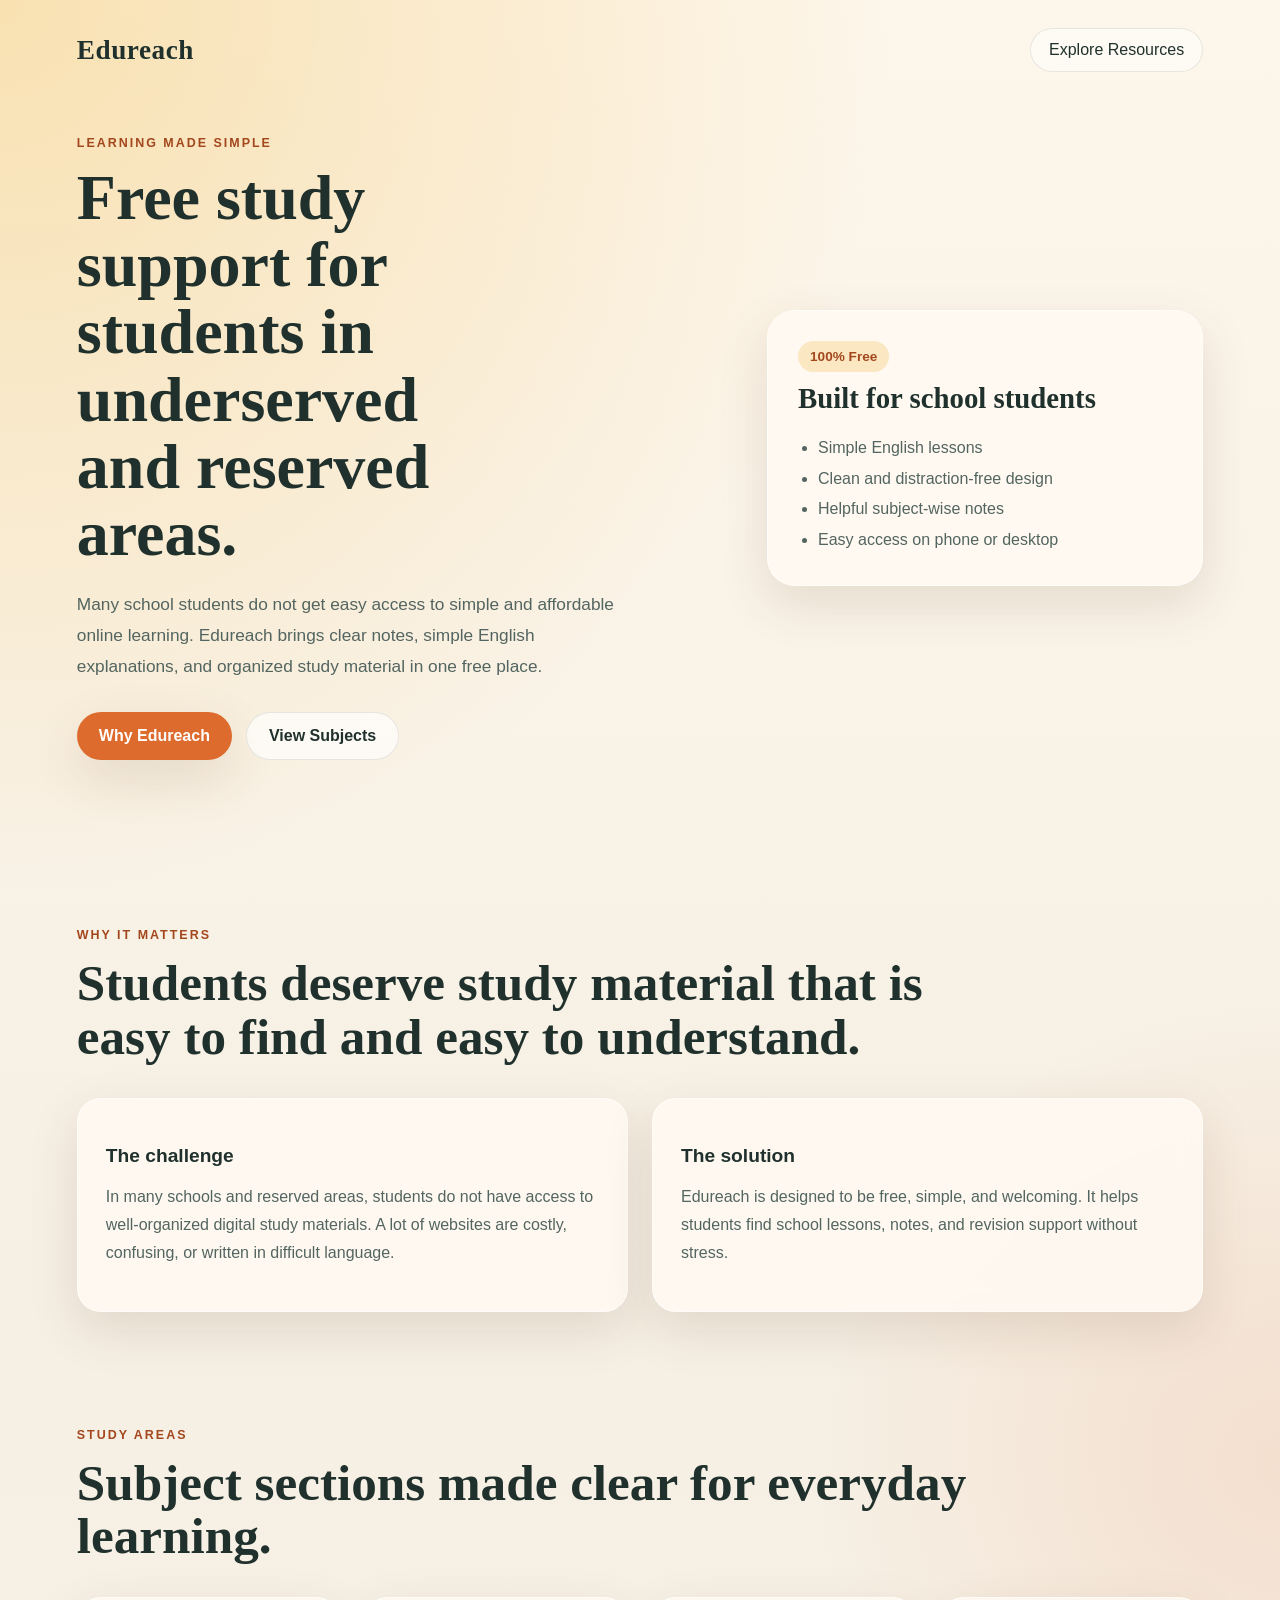
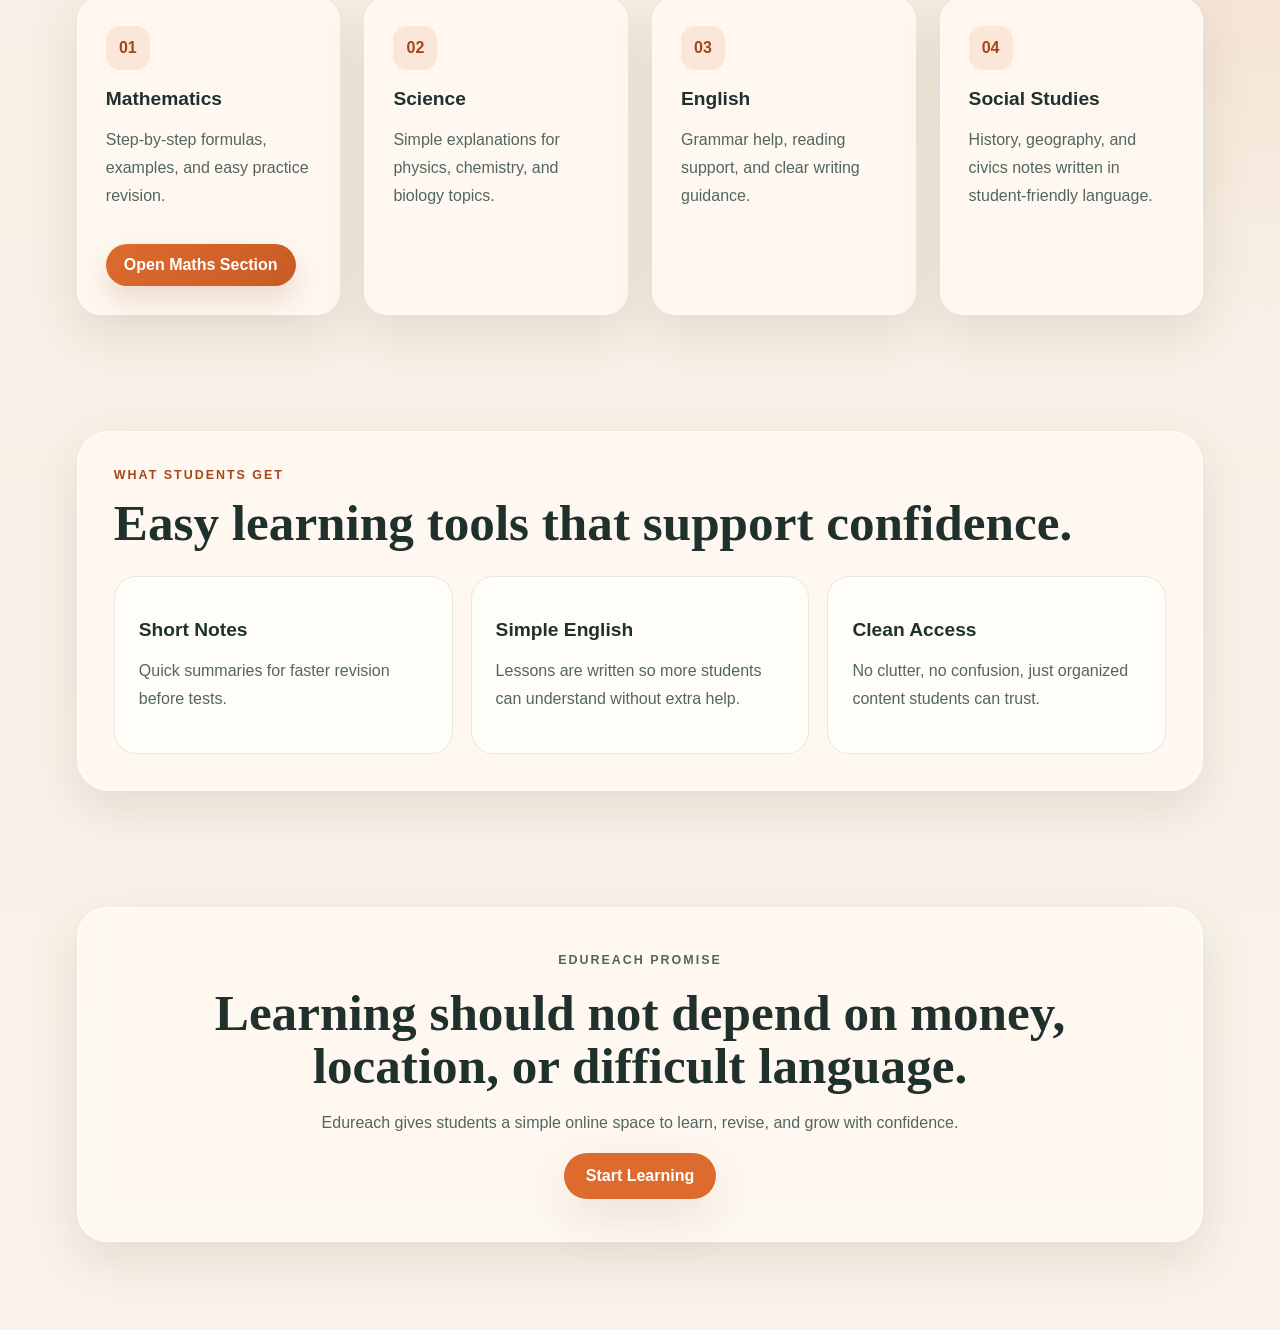
==== index.html @ 38f3bf74 "Add files via upload" ====
<!DOCTYPE html>
<html lang="en">
<head>
  <meta charset="UTF-8">
  <meta name="viewport" content="width=device-width, initial-scale=1.0">
  <title>Edureach | Free Study Resources for School Students</title>
  <link rel="stylesheet" href="styles.css">
  <link rel="mathematics_section" href="maths.html">  
</head>
<body id="top">
  <header class="hero">
    <nav class="topbar">
      <div class="brand">Edureach</div>
      <a class="nav-link" href="#resources">Explore Resources</a>
    </nav>

    <section class="hero-content">
      <div class="hero-text fade-up delay-1">
        <p class="eyebrow">Learning Made Simple</p>
        <h1>Free study support for students in underserved and reserved areas.</h1>
        <p class="lead">
          Many school students do not get easy access to simple and affordable online learning.
          Edureach brings clear notes, simple English explanations, and organized study material in one free place.
        </p>
        <div class="hero-actions">
          <a class="button primary" href="#about">Why Edureach</a>
          <a class="button secondary" href="#subjects">View Subjects</a>
        </div>
      </div>

      <div class="hero-card fade-up delay-2">
        <div class="card-badge">100% Free</div>
        <h2>Built for school students</h2>
        <ul>
          <li>Simple English lessons</li>
          <li>Clean and distraction-free design</li>
          <li>Helpful subject-wise notes</li>
          <li>Easy access on phone or desktop</li>
        </ul>
      </div>
    </section>
  </header>

  <main>
    <section class="problem section" id="about">
      <div class="section-heading fade-up delay-1">
        <p class="eyebrow">Why It Matters</p>
        <h2>Students deserve study material that is easy to find and easy to understand.</h2>
      </div>

      <div class="problem-grid">
        <article class="info-box fade-up delay-1">
          <h3>The challenge</h3>
          <p>
            In many schools and reserved areas, students do not have access to well-organized digital study materials.
            A lot of websites are costly, confusing, or written in difficult language.
          </p>
        </article>

        <article class="info-box fade-up delay-2">
          <h3>The solution</h3>
          <p>
            Edureach is designed to be free, simple, and welcoming. It helps students find school lessons,
            notes, and revision support without stress.
          </p>
        </article>
      </div>
    </section>

    <section class="subjects section" id="subjects">
      <div class="section-heading fade-up delay-1">
        <p class="eyebrow">Study Areas</p>
        <h2>Subject sections made clear for everyday learning.</h2>
      </div>

      <div class="subjects-grid">
        <article class="subject-card fade-up delay-1">
          <span>01</span>
          <h3>Mathematics</h3>
          <p>Step-by-step formulas, examples, and easy practice revision.</p>
          <button class="subject-link" onclick="window.location.href='maths.html'">Open Maths Section</button>
        </article>

        <article class="subject-card fade-up delay-2">
          <span>02</span>
          <h3>Science</h3>
          <p>Simple explanations for physics, chemistry, and biology topics.</p>
        </article>

        <article class="subject-card fade-up delay-3">
          <span>03</span>
          <h3>English</h3>
          <p>Grammar help, reading support, and clear writing guidance.</p>
        </article>

        <article class="subject-card fade-up delay-4">
          <span>04</span>
          <h3>Social Studies</h3>
          <p>History, geography, and civics notes written in student-friendly language.</p>
        </article>
      </div>
    </section>

    <section class="resources section" id="resources">
      <div class="resource-panel fade-up delay-1">
        <div>
          <p class="eyebrow">What Students Get</p>
          <h2>Easy learning tools that support confidence.</h2>
        </div>

        <div class="resource-list">
          <div class="resource-item">
            <h3>Short Notes</h3>
            <p>Quick summaries for faster revision before tests.</p>
          </div>
          <div class="resource-item">
            <h3>Simple English</h3>
            <p>Lessons are written so more students can understand without extra help.</p>
          </div>
          <div class="resource-item">
            <h3>Clean Access</h3>
            <p>No clutter, no confusion, just organized content students can trust.</p>
          </div>
        </div>
      </div>
    </section>

    <section class="cta section">
      <div class="cta-box fade-up delay-2">
        <p class="eyebrow">Edureach Promise</p>
        <h2>Learning should not depend on money, location, or difficult language.</h2>
        <p>
          Edureach gives students a simple online space to learn, revise, and grow with confidence.
        </p>
        <a class="button primary" href="#top">Start Learning</a>
      </div>
    </section>
  </main>
</body>
</html>
---- styles.css ----
:root {
  --bg: #f6efe4;
  --bg-soft: #fff9f1;
  --surface: rgba(255, 250, 243, 0.86);
  --surface-strong: #fffdf8;
  --text: #20312d;
  --muted: #536560;
  --accent: #dd6b2d;
  --accent-dark: #a3471d;
  --highlight: #f3c76a;
  --line: rgba(32, 49, 45, 0.1);
  --shadow: 0 18px 50px rgba(94, 63, 39, 0.13);
  --font-body: "Manrope", "Segoe UI", sans-serif;
  --font-display: "Fraunces", Georgia, serif;
  --maths-ink: #1f2f59;
  --maths-accent: #ff7b54;
  --maths-gold: #ffd166;
  --maths-sky: #79c7ff;
}

* {
  box-sizing: border-box;
}

html {
  scroll-behavior: smooth;
}

body {
  margin: 0;
  font-family: var(--font-body);
  color: var(--text);
  background:
    radial-gradient(circle at top left, rgba(243, 199, 106, 0.45), transparent 28%),
    radial-gradient(circle at right center, rgba(221, 107, 45, 0.12), transparent 24%),
    linear-gradient(180deg, #fdf6eb 0%, #f6efe4 45%, #f9f3ea 100%);
}

a {
  color: inherit;
  text-decoration: none;
}

.hero {
  min-height: 100vh;
  padding: 28px 6vw 48px;
}

.topbar {
  display: flex;
  align-items: center;
  justify-content: space-between;
  gap: 16px;
  margin-bottom: 64px;
}

.brand {
  font-family: var(--font-display);
  font-size: 1.7rem;
  font-weight: 700;
  letter-spacing: 0.02em;
}

.nav-link {
  padding: 12px 18px;
  border: 1px solid var(--line);
  border-radius: 999px;
  background: rgba(255, 255, 255, 0.45);
  transition: transform 0.25s ease, background-color 0.25s ease;
}

.nav-link:hover,
.button:hover,
.subject-card:hover,
.info-box:hover,
.resource-item:hover {
  transform: translateY(-4px);
}

.hero-content {
  display: grid;
  grid-template-columns: 1.2fr 0.8fr;
  gap: 36px;
  align-items: center;
}

.hero-text h1,
.section-heading h2,
.resource-panel h2,
.cta-box h2 {
  font-family: var(--font-display);
  line-height: 1.05;
  margin: 0;
}

.hero-text h1 {
  font-size: clamp(2.6rem, 5vw, 5.2rem);
  max-width: 12ch;
}

.eyebrow {
  margin: 0 0 14px;
  color: var(--accent-dark);
  text-transform: uppercase;
  letter-spacing: 0.16em;
  font-size: 0.78rem;
  font-weight: 800;
}

.lead {
  max-width: 58ch;
  margin: 22px 0 0;
  font-size: 1.08rem;
  line-height: 1.8;
  color: var(--muted);
}

.hero-actions {
  display: flex;
  flex-wrap: wrap;
  gap: 14px;
  margin-top: 30px;
}

.button {
  display: inline-flex;
  align-items: center;
  justify-content: center;
  padding: 14px 22px;
  border-radius: 999px;
  font-weight: 700;
  transition: transform 0.25s ease, background-color 0.25s ease, color 0.25s ease;
}

.subject-link {
  display: inline-flex;
  align-items: center;
  justify-content: center;
  margin-top: 18px;
  padding: 12px 18px;
  border: 0;
  border-radius: 999px;
  background: linear-gradient(135deg, var(--accent) 0%, #c85b26 100%);
  color: #fff;
  font: inherit;
  font-weight: 700;
  cursor: pointer;
  box-shadow: 0 14px 28px rgba(163, 71, 29, 0.18);
  transition: transform 0.25s ease, box-shadow 0.25s ease;
}

.subject-link:hover {
  transform: translateY(-2px);
  box-shadow: 0 18px 30px rgba(163, 71, 29, 0.24);
}

.button.primary {
  background: var(--accent);
  color: #fff;
  box-shadow: var(--shadow);
}

.button.secondary {
  background: rgba(255, 255, 255, 0.65);
  border: 1px solid var(--line);
}

.hero-card,
.info-box,
.subject-card,
.resource-panel,
.cta-box {
  background: var(--surface);
  backdrop-filter: blur(12px);
  border: 1px solid rgba(255, 255, 255, 0.55);
  box-shadow: var(--shadow);
}

.hero-card {
  padding: 30px;
  border-radius: 28px;
}

.hero-card h2 {
  margin: 10px 0 18px;
  font-size: 1.8rem;
  font-family: var(--font-display);
}

.hero-card ul {
  margin: 0;
  padding-left: 20px;
  color: var(--muted);
  line-height: 1.9;
}

.card-badge {
  display: inline-block;
  padding: 8px 12px;
  border-radius: 999px;
  background: rgba(243, 199, 106, 0.35);
  color: var(--accent-dark);
  font-weight: 800;
  font-size: 0.85rem;
}

.section {
  padding: 28px 6vw 88px;
}

.section-heading {
  max-width: 58rem;
  margin-bottom: 34px;
}

.section-heading h2,
.resource-panel h2,
.cta-box h2 {
  font-size: clamp(2rem, 4vw, 3.4rem);
}

.problem-grid,
.subjects-grid {
  display: grid;
  gap: 24px;
}

.problem-grid {
  grid-template-columns: repeat(2, minmax(0, 1fr));
}

.info-box,
.subject-card {
  padding: 28px;
  border-radius: 24px;
  transition: transform 0.25s ease;
}

.info-box p,
.subject-card p,
.resource-item p,
.cta-box p {
  color: var(--muted);
  line-height: 1.75;
}

.subjects-grid {
  grid-template-columns: repeat(4, minmax(0, 1fr));
}

.subject-card span {
  display: inline-flex;
  width: 44px;
  height: 44px;
  align-items: center;
  justify-content: center;
  border-radius: 14px;
  background: rgba(221, 107, 45, 0.12);
  color: var(--accent-dark);
  font-weight: 800;
}

.subject-card h3,
.info-box h3,
.resource-item h3 {
  margin: 18px 0 12px;
  font-size: 1.2rem;
}

.resource-panel {
  border-radius: 32px;
  padding: 36px;
}

.resource-list {
  display: grid;
  grid-template-columns: repeat(3, minmax(0, 1fr));
  gap: 18px;
  margin-top: 26px;
}

.resource-item {
  padding: 24px;
  border-radius: 22px;
  background: var(--surface-strong);
  border: 1px solid var(--line);
  transition: transform 0.25s ease;
}

.cta-box {
  border-radius: 30px;
  padding: 42px;
  text-align: center;
}

.fade-up {
  opacity: 0;
  transform: translateY(34px);
  animation: fadeUp 0.95s ease forwards;
}

.delay-1 {
  animation-delay: 0.15s;
}

.delay-2 {
  animation-delay: 0.35s;
}

.delay-3 {
  animation-delay: 0.55s;
}

.delay-4 {
  animation-delay: 0.75s;
}

@keyframes fadeUp {
  to {
    opacity: 1;
    transform: translateY(0);
  }
}

@media (max-width: 980px) {
  .hero-content,
  .problem-grid,
  .subjects-grid,
  .resource-list {
    grid-template-columns: 1fr 1fr;
  }

  .hero-text h1 {
    max-width: none;
  }
}

@media (max-width: 720px) {
  .hero,
  .section {
    padding-left: 20px;
    padding-right: 20px;
  }

  .topbar,
  .hero-actions {
    flex-direction: column;
    align-items: stretch;
  }

  .hero-content,
  .problem-grid,
  .subjects-grid,
  .resource-list {
    grid-template-columns: 1fr;
  }

  .topbar {
    margin-bottom: 36px;
  }

  .hero {
    min-height: auto;
  }

  .hero-card,
  .resource-panel,
  .cta-box {
    padding: 24px;
  }

  .button,
  .nav-link {
    width: 100%;
    text-align: center;
  }
}
.maths-content {
  display: none;
  margin-top: 30px;
  padding: 30px;
  border-radius: 30px;
  position: relative;
  overflow: hidden;
  background:
    radial-gradient(circle at 12% 20%, rgba(221, 107, 45, 0.18), transparent 18%),
    radial-gradient(circle at top right, rgba(243, 199, 106, 0.22), transparent 30%),
    linear-gradient(145deg, rgba(255, 251, 246, 0.98), rgba(248, 239, 226, 0.95));
  border: 1px solid rgba(32, 49, 45, 0.08);
  box-shadow: 0 24px 56px rgba(94, 63, 39, 0.14);
}

.maths-content::before,
.maths-content::after {
  content: "";
  position: absolute;
  border-radius: 999px;
  pointer-events: none;
}

.maths-content::before {
  width: 180px;
  height: 180px;
  top: -70px;
  right: -40px;
  background: rgba(243, 199, 106, 0.16);
}

.maths-content::after {
  width: 120px;
  height: 120px;
  bottom: 18px;
  left: -24px;
  background: rgba(221, 107, 45, 0.08);
}

.maths-page {
  min-height: 100vh;
  color: var(--maths-ink);
  background:
    radial-gradient(circle at top left, rgba(255, 209, 102, 0.42), transparent 24%),
    radial-gradient(circle at right top, rgba(121, 199, 255, 0.28), transparent 24%),
    linear-gradient(160deg, #fff8ef 0%, #fff1df 40%, #f9f7ff 100%);
}

.maths-shell {
  min-height: 100vh;
  padding: 32px 6vw 72px;
  background-image:
    linear-gradient(rgba(31, 47, 89, 0.05) 1px, transparent 1px),
    linear-gradient(90deg, rgba(31, 47, 89, 0.05) 1px, transparent 1px);
  background-size: 44px 44px;
}

.maths-stage {
  max-width: 1200px;
  margin: 0 auto;
}

.maths-topbar {
  display: flex;
  align-items: center;
  justify-content: space-between;
  gap: 16px;
  margin-bottom: 36px;
}

.maths-backlink,
.maths-mini-badge {
  display: inline-flex;
  align-items: center;
  border-radius: 999px;
  padding: 12px 18px;
  font-weight: 700;
}

.maths-backlink {
  background: rgba(255, 255, 255, 0.82);
  color: var(--maths-ink);
  border: 1px solid rgba(31, 47, 89, 0.1);
  box-shadow: 0 10px 24px rgba(31, 47, 89, 0.08);
}

.maths-mini-badge {
  background: linear-gradient(135deg, rgba(255, 123, 84, 0.16), rgba(255, 209, 102, 0.34));
  color: #9c431f;
}

.maths-content.show {
  display: block;
  animation: fadeUp 0.6s ease;
}

.maths-header {
  position: relative;
  z-index: 1;
  display: grid;
  grid-template-columns: 1.3fr 0.7fr;
  gap: 24px;
  margin-bottom: 28px;
  padding: 26px;
  border-radius: 28px;
  background: linear-gradient(135deg, rgba(255, 255, 255, 0.72), rgba(255, 245, 230, 0.8));
  border: 1px solid rgba(255, 255, 255, 0.55);
  box-shadow: inset 0 1px 0 rgba(255, 255, 255, 0.7);
}

.maths-header h3 {
  margin: 0;
  font-family: var(--font-display);
  font-size: clamp(1.8rem, 3vw, 2.4rem);
}

.maths-header-copy {
  max-width: 42rem;
}

.maths-intro {
  max-width: 58ch;
  margin: 14px 0 0;
  color: var(--muted);
  line-height: 1.75;
}

.maths-highlights {
  display: grid;
  gap: 12px;
}

.maths-highlight {
  padding: 16px 18px;
  border-radius: 20px;
  background: linear-gradient(145deg, rgba(255, 255, 255, 0.92), rgba(237, 246, 255, 0.8));
  border: 1px solid rgba(31, 47, 89, 0.08);
  box-shadow: 0 10px 24px rgba(31, 47, 89, 0.08);
}

.maths-highlight strong {
  display: block;
  font-size: 1.35rem;
  color: var(--maths-ink);
}

.maths-highlight span {
  display: block;
  margin-top: 4px;
  color: var(--muted);
  font-size: 0.95rem;
}

.maths-grid {
  position: relative;
  z-index: 1;
  display: grid;
  grid-template-columns: 0.9fr 1.1fr;
  gap: 22px;
  align-items: start;
}

.maths-panel {
  padding: 24px;
  border-radius: 24px;
  background: linear-gradient(180deg, rgba(255, 255, 255, 0.8), rgba(255, 248, 239, 0.72));
  border: 1px solid rgba(31, 47, 89, 0.08);
  box-shadow: 0 16px 34px rgba(31, 47, 89, 0.08);
}

.maths-panel h3 {
  margin: 0 0 18px;
  font-size: 1.2rem;
}

.notes-list {
  margin: 0;
  padding: 0;
  list-style: none;
  display: grid;
  gap: 12px;
}

.notes-list li {
  background: linear-gradient(135deg, rgba(255, 255, 255, 0.92), rgba(255, 244, 219, 0.86));
  border: 1px solid rgba(255, 123, 84, 0.14);
  border-radius: 16px;
  overflow: hidden;
}

.notes-list a {
  display: grid;
  grid-template-columns: auto 1fr;
  gap: 14px;
  align-items: start;
  padding: 16px;
  color: var(--maths-ink);
  text-decoration: none;
}

.note-icon {
  display: inline-flex;
  width: 42px;
  height: 42px;
  align-items: center;
  justify-content: center;
  border-radius: 14px;
  background: linear-gradient(135deg, var(--maths-accent) 0%, var(--maths-gold) 100%);
  color: #fff;
  font-weight: 800;
  box-shadow: 0 10px 18px rgba(255, 123, 84, 0.22);
}

.note-copy {
  display: grid;
  gap: 4px;
}

.note-copy strong {
  color: var(--maths-ink);
  font-size: 1rem;
}

.note-copy small {
  color: var(--muted);
  font-size: 0.88rem;
  line-height: 1.6;
}

.video-grid {
  display: grid;
  grid-template-columns: repeat(2, minmax(0, 1fr));
  gap: 20px;
  margin-top: 16px;
}

.video-heading p {
  margin: 0 0 18px;
  color: var(--muted);
  line-height: 1.7;
}

.video-card {
  padding: 18px;
  border-radius: 20px;
  background: linear-gradient(180deg, rgba(255, 255, 255, 0.88), rgba(239, 247, 255, 0.86));
  border: 1px solid rgba(121, 199, 255, 0.24);
  box-shadow: 0 14px 28px rgba(31, 47, 89, 0.08);
}

.video-card-top {
  margin-bottom: 14px;
}

.video-tag {
  display: inline-flex;
  padding: 6px 10px;
  border-radius: 999px;
  background: linear-gradient(135deg, rgba(121, 199, 255, 0.22), rgba(255, 209, 102, 0.34));
  color: var(--maths-ink);
  font-size: 0.8rem;
  font-weight: 800;
  letter-spacing: 0.06em;
  text-transform: uppercase;
}

.video-card h4 {
  margin: 12px 0 8px;
  font-size: 1.05rem;
}

.video-card p {
  margin: 0;
  color: var(--muted);
  line-height: 1.7;
}

.video-grid video {
  width: 100%;
  border-radius: 16px;
  background: #000;
  overflow: hidden;
}

@media (max-width: 980px) {
  .maths-header,
  .maths-grid {
    grid-template-columns: 1fr;
  }
}

@media (max-width: 720px) {
  .subject-link {
    width: 100%;
  }

  .maths-content {
    padding: 22px;
  }

  .maths-header,
  .maths-panel {
    padding: 20px;
  }

  .maths-shell {
    padding-left: 20px;
    padding-right: 20px;
  }

  .maths-topbar {
    flex-direction: column;
    align-items: stretch;
  }

  .video-grid {
    grid-template-columns: 1fr;
  }
}
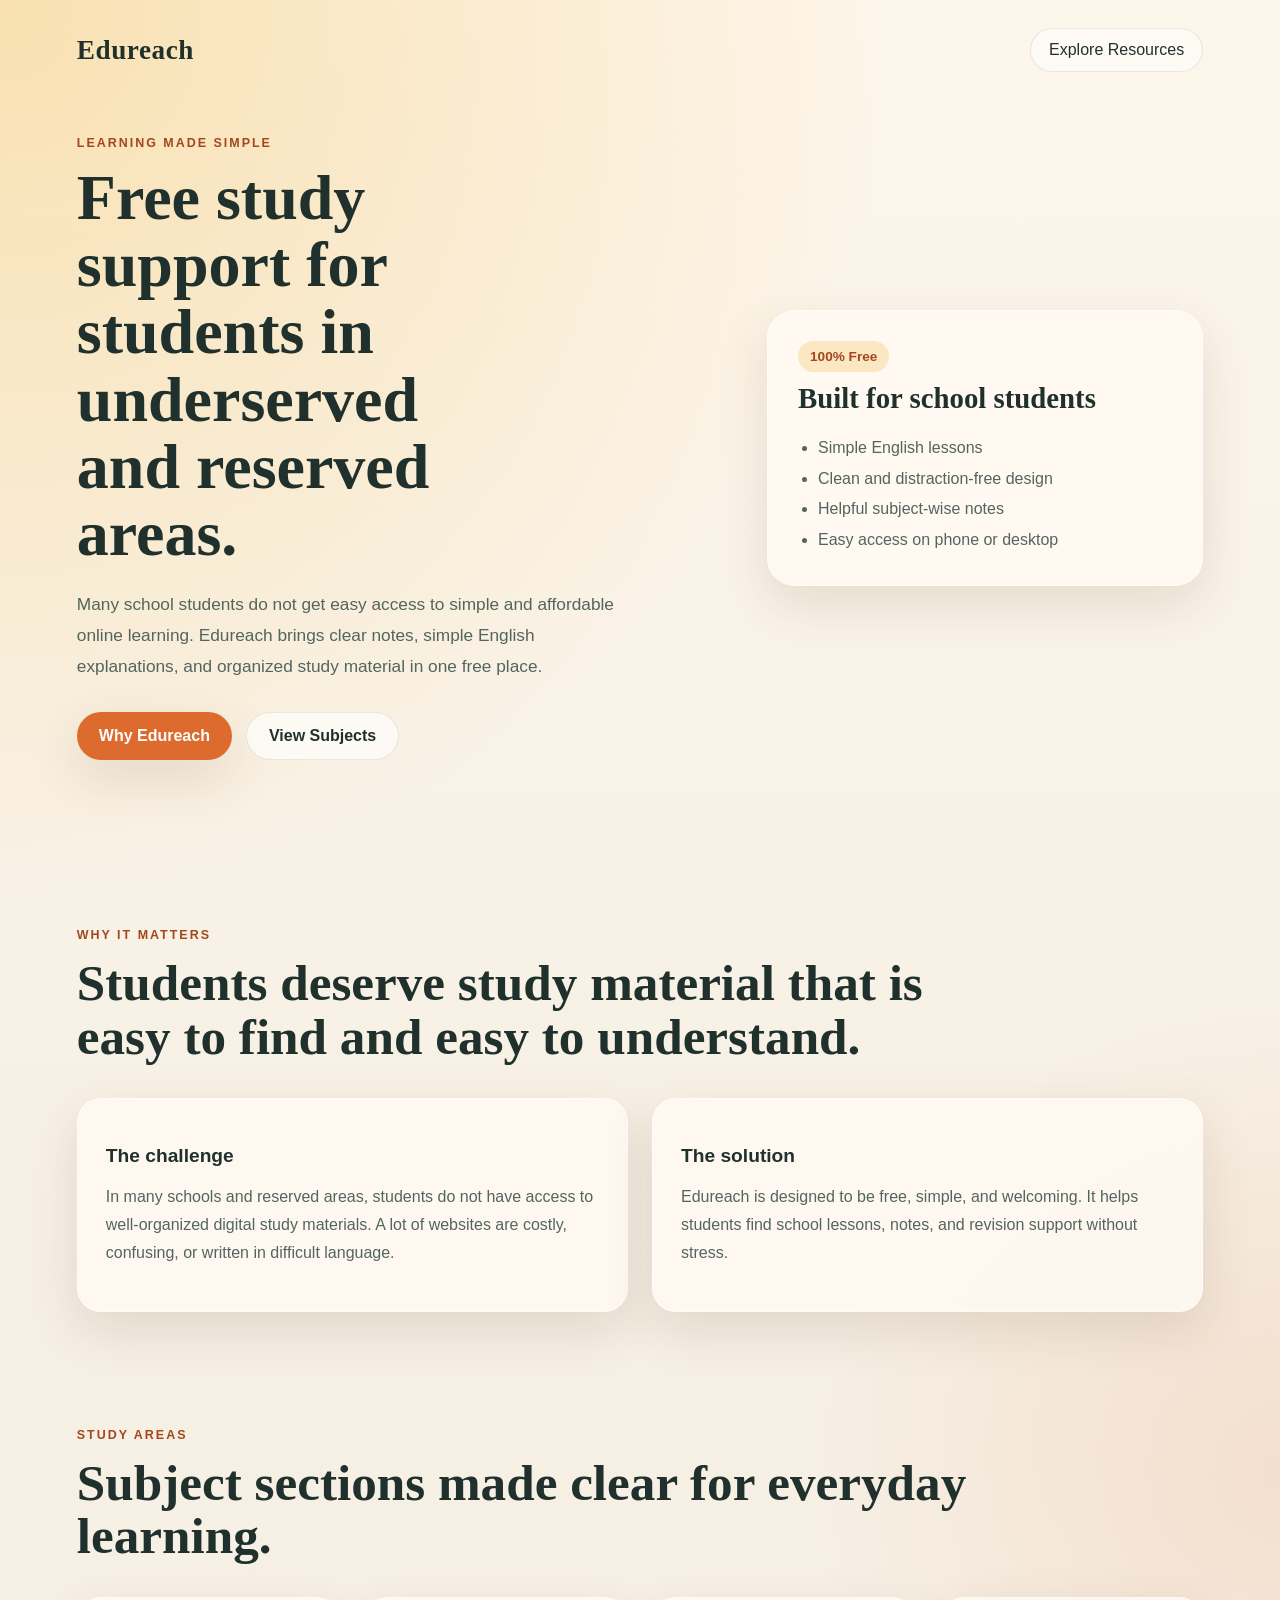
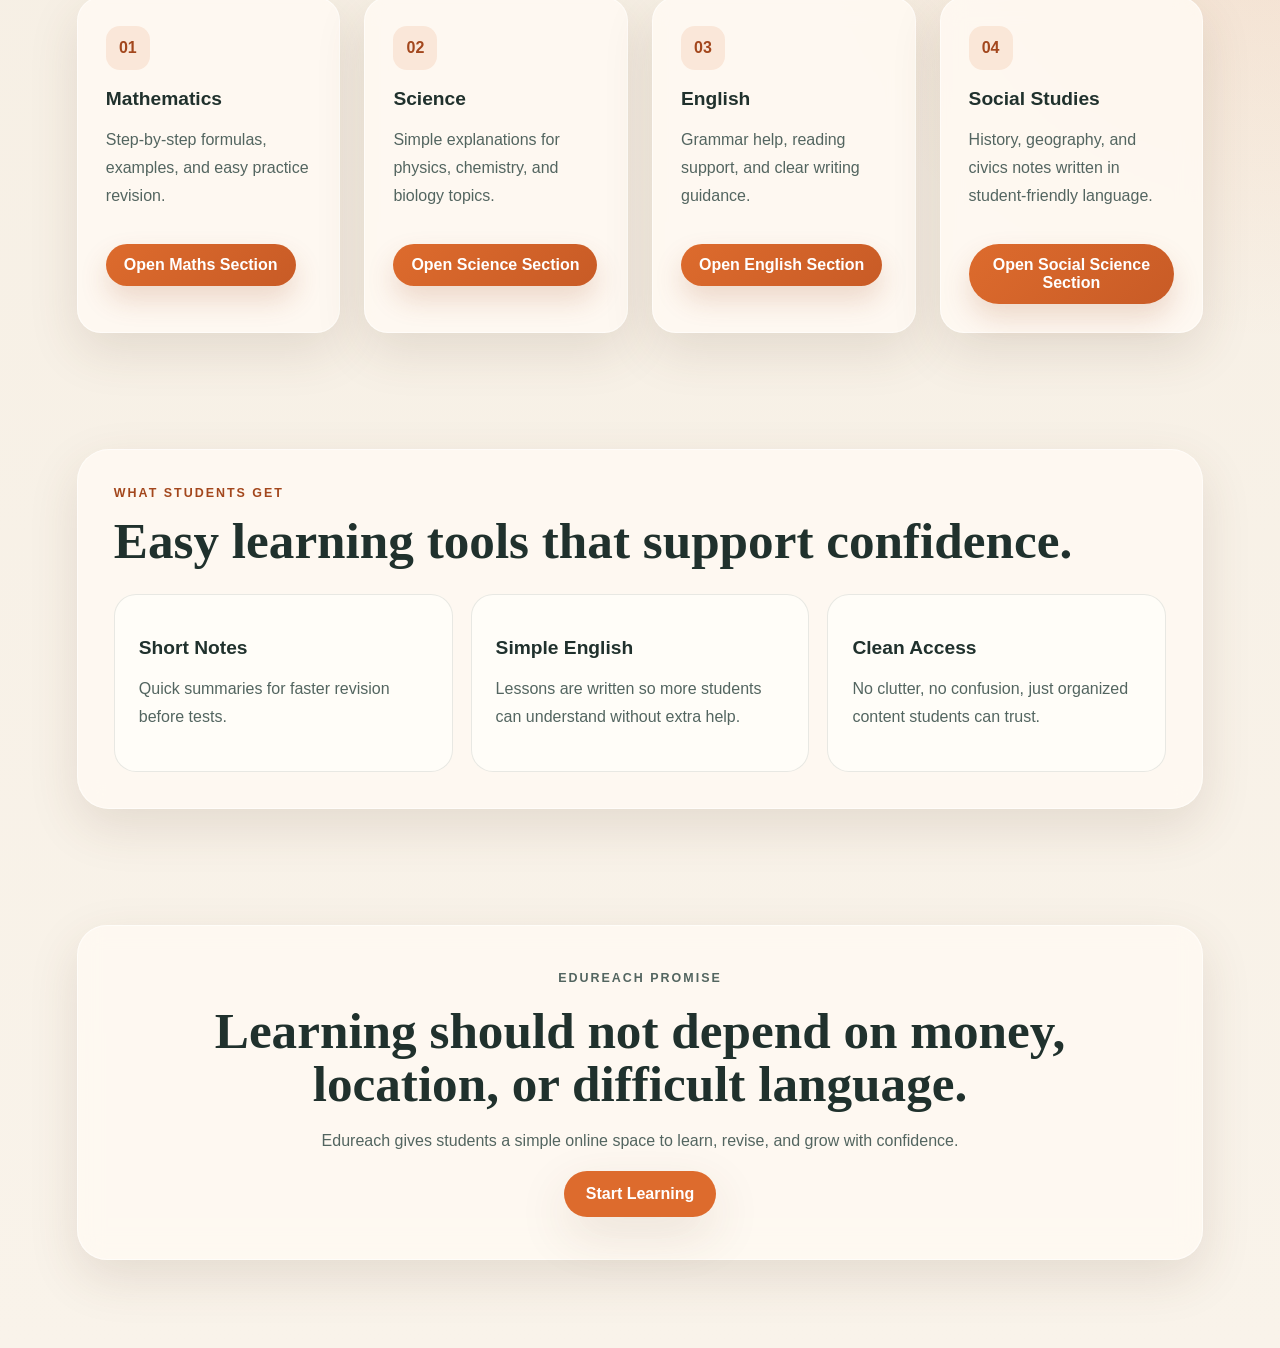
==== commit cb2d5b6d: "Add files via upload Adding from VS code to here" ====
--- a/index.html
+++ b/index.html
@@ -85,18 +85,21 @@
           <span>02</span>
           <h3>Science</h3>
           <p>Simple explanations for physics, chemistry, and biology topics.</p>
+          <button class="subject-link" onclick="window.location.href='science.html'">Open Science Section</button>
         </article>
 
         <article class="subject-card fade-up delay-3">
           <span>03</span>
           <h3>English</h3>
           <p>Grammar help, reading support, and clear writing guidance.</p>
+          <button class="subject-link" onclick="window.location.href='english.html'">Open English Section</button>
         </article>
 
         <article class="subject-card fade-up delay-4">
           <span>04</span>
           <h3>Social Studies</h3>
           <p>History, geography, and civics notes written in student-friendly language.</p>
+          <button class="subject-link" onclick="window.location.href='social-science.html'">Open Social Science Section</button>
         </article>
       </div>
     </section>
--- a/styles.css
+++ b/styles.css
@@ -16,6 +16,19 @@
   --maths-accent: #ff7b54;
   --maths-gold: #ffd166;
   --maths-sky: #79c7ff;
+  --science-ink: #18454f;
+  --science-accent: #1f9d8b;
+  --science-lime: #b8de6f;
+  --science-sky: #79d7f0;
+  --english-ink: #43315b;
+  --english-accent: #c56cf0;
+  --english-rose: #ff8fab;
+  --english-cream: #fff1d6;
+  --social-ink: #4a3827;
+  --social-clay: #a85d38;
+  --social-sand: #dcc08a;
+  --social-sky: #7eb7d1;
+  --social-olive: #6f8c57;
 }
 
 * {
@@ -432,6 +445,206 @@
   background-size: 44px 44px;
 }
 
+.science-page {
+  min-height: 100vh;
+  color: var(--science-ink);
+  background:
+    radial-gradient(circle at 14% 20%, rgba(121, 215, 240, 0.2), transparent 18%),
+    radial-gradient(circle at 84% 14%, rgba(184, 222, 111, 0.16), transparent 16%),
+    radial-gradient(circle at 50% 100%, rgba(31, 157, 139, 0.06), transparent 28%),
+    linear-gradient(160deg, #f8fffd 0%, #f2fcf9 42%, #f4fbff 100%);
+}
+
+.science-shell {
+  min-height: 100vh;
+  padding: 32px 6vw 72px;
+  position: relative;
+  overflow: hidden;
+}
+
+.english-page {
+  min-height: 100vh;
+  color: var(--english-ink);
+  background:
+    radial-gradient(circle at 18% 16%, rgba(255, 143, 171, 0.16), transparent 18%),
+    radial-gradient(circle at 84% 12%, rgba(197, 108, 240, 0.14), transparent 18%),
+    linear-gradient(160deg, #fffaf5 0%, #fff7fc 44%, #fffdf7 100%);
+}
+
+.english-shell {
+  min-height: 100vh;
+  padding: 32px 6vw 72px;
+  position: relative;
+  overflow: hidden;
+}
+
+.social-page {
+  min-height: 100vh;
+  color: var(--social-ink);
+  background:
+    radial-gradient(circle at 14% 18%, rgba(168, 93, 56, 0.24), transparent 20%),
+    radial-gradient(circle at 84% 14%, rgba(126, 183, 209, 0.26), transparent 20%),
+    radial-gradient(circle at 50% 100%, rgba(111, 140, 87, 0.14), transparent 26%),
+    linear-gradient(160deg, #fff6ea 0%, #f4ead9 42%, #eaf4f7 100%);
+}
+
+.social-shell {
+  min-height: 100vh;
+  padding: 32px 6vw 72px;
+  position: relative;
+  overflow: hidden;
+  background:
+    linear-gradient(90deg, rgba(168, 93, 56, 0.04) 0, rgba(168, 93, 56, 0.04) 1px, transparent 1px, transparent 120px),
+    linear-gradient(rgba(74, 56, 39, 0.025) 0, rgba(74, 56, 39, 0.025) 1px, transparent 1px, transparent 120px);
+  background-size: 120px 120px;
+}
+
+.social-shell::before,
+.social-shell::after {
+  content: "";
+  position: absolute;
+  pointer-events: none;
+  opacity: 0.5;
+}
+
+.social-shell::before {
+  width: 320px;
+  height: 320px;
+  top: 40px;
+  right: -50px;
+  border-radius: 50%;
+  background:
+    radial-gradient(circle at 30% 30%, rgba(168, 93, 56, 0.22) 0 18px, transparent 19px),
+    radial-gradient(circle at 62% 52%, rgba(126, 183, 209, 0.22) 0 12px, transparent 13px),
+    radial-gradient(circle at 48% 74%, rgba(111, 140, 87, 0.22) 0 14px, transparent 15px),
+    radial-gradient(circle at center, rgba(234, 212, 167, 0.18), transparent 56%);
+}
+
+.social-shell::after {
+  width: 300px;
+  height: 240px;
+  bottom: 24px;
+  left: -30px;
+  border-radius: 28px;
+  background:
+    linear-gradient(45deg, rgba(220, 192, 138, 0.24), rgba(255, 255, 255, 0.04)),
+    radial-gradient(circle at 22% 22%, rgba(168, 93, 56, 0.1) 0 10px, transparent 11px),
+    radial-gradient(circle at 74% 68%, rgba(126, 183, 209, 0.12) 0 12px, transparent 13px);
+}
+
+.social-motifs {
+  position: absolute;
+  inset: 0;
+  pointer-events: none;
+  z-index: 0;
+}
+
+.motif {
+  position: absolute;
+  font-family: var(--font-display);
+  font-size: clamp(1.2rem, 2vw, 2rem);
+  letter-spacing: 0.08em;
+  text-transform: uppercase;
+  color: rgba(74, 56, 39, 0.12);
+}
+
+.motif-compass {
+  top: 90px;
+  left: 40px;
+  transform: rotate(-10deg);
+}
+
+.motif-map {
+  top: 180px;
+  right: 80px;
+  transform: rotate(8deg);
+}
+
+.motif-pillars {
+  bottom: 170px;
+  left: 60px;
+  transform: rotate(-8deg);
+}
+
+.motif-coins {
+  bottom: 80px;
+  right: 70px;
+  transform: rotate(6deg);
+}
+
+.social-shell > :not(.social-motifs) {
+  position: relative;
+  z-index: 1;
+}
+
+.english-letters {
+  position: absolute;
+  inset: 0;
+  z-index: 0;
+  pointer-events: none;
+  overflow: hidden;
+}
+
+.english-letters span {
+  position: absolute;
+  font-family: var(--font-display);
+  font-size: clamp(1.4rem, 3vw, 2.8rem);
+  color: rgba(67, 49, 91, 0.18);
+  text-shadow: 0 10px 24px rgba(197, 108, 240, 0.08);
+  animation: driftLetter 12s ease-in-out infinite;
+}
+
+.english-letters span:nth-child(1) { top: 8%; left: 8%; animation-delay: 0s; }
+.english-letters span:nth-child(2) { top: 14%; left: 24%; animation-delay: 1s; }
+.english-letters span:nth-child(3) { top: 10%; right: 18%; animation-delay: 2s; }
+.english-letters span:nth-child(4) { top: 28%; left: 12%; animation-delay: 3s; }
+.english-letters span:nth-child(5) { top: 34%; right: 10%; animation-delay: 4s; }
+.english-letters span:nth-child(6) { top: 50%; left: 6%; animation-delay: 5s; }
+.english-letters span:nth-child(7) { top: 54%; right: 22%; animation-delay: 6s; }
+.english-letters span:nth-child(8) { top: 66%; left: 20%; animation-delay: 7s; }
+.english-letters span:nth-child(9) { top: 70%; right: 8%; animation-delay: 8s; }
+.english-letters span:nth-child(10) { bottom: 18%; left: 10%; animation-delay: 9s; }
+.english-letters span:nth-child(11) { bottom: 10%; left: 38%; animation-delay: 10s; }
+.english-letters span:nth-child(12) { bottom: 14%; right: 14%; animation-delay: 11s; }
+
+.english-shell > :not(.english-letters) {
+  position: relative;
+  z-index: 1;
+}
+
+.science-shell::before,
+.science-shell::after {
+  content: "";
+  position: absolute;
+  border-radius: 999px;
+  pointer-events: none;
+  filter: blur(2px);
+}
+
+.science-shell::before {
+  width: 280px;
+  height: 280px;
+  top: 80px;
+  right: -60px;
+  background:
+    radial-gradient(circle at 32% 32%, rgba(121, 215, 240, 0.26) 0 18px, transparent 19px),
+    radial-gradient(circle at 66% 42%, rgba(31, 157, 139, 0.18) 0 10px, transparent 11px),
+    radial-gradient(circle at 48% 70%, rgba(184, 222, 111, 0.18) 0 14px, transparent 15px),
+    rgba(121, 215, 240, 0.05);
+}
+
+.science-shell::after {
+  width: 220px;
+  height: 220px;
+  bottom: 50px;
+  left: -40px;
+  background:
+    radial-gradient(circle at 30% 34%, rgba(184, 222, 111, 0.24) 0 14px, transparent 15px),
+    radial-gradient(circle at 62% 54%, rgba(121, 215, 240, 0.2) 0 12px, transparent 13px),
+    radial-gradient(circle at 42% 74%, rgba(31, 157, 139, 0.16) 0 9px, transparent 10px),
+    rgba(184, 222, 111, 0.04);
+}
+
 .maths-stage {
   max-width: 1200px;
   margin: 0 auto;
@@ -464,6 +677,21 @@
 .maths-mini-badge {
   background: linear-gradient(135deg, rgba(255, 123, 84, 0.16), rgba(255, 209, 102, 0.34));
   color: #9c431f;
+}
+
+.science-badge {
+  background: linear-gradient(135deg, rgba(31, 157, 139, 0.16), rgba(184, 222, 111, 0.34));
+  color: #17685b;
+}
+
+.english-badge {
+  background: linear-gradient(135deg, rgba(197, 108, 240, 0.18), rgba(255, 143, 171, 0.24));
+  color: #7b3fa4;
+}
+
+.social-badge {
+  background: linear-gradient(135deg, rgba(168, 93, 56, 0.2), rgba(220, 192, 138, 0.3));
+  color: #7d4326;
 }
 
 .maths-content.show {
@@ -480,7 +708,15 @@
   margin-bottom: 28px;
   padding: 26px;
   border-radius: 28px;
-  background: linear-gradient(135deg, rgba(255, 255, 255, 0.72), rgba(255, 245, 230, 0.8));
+  background:
+    linear-gradient(135deg, rgba(255, 255, 255, 0.72), rgba(255, 245, 230, 0.8)),
+    repeating-linear-gradient(
+      -45deg,
+      rgba(94, 63, 39, 0.012) 0,
+      rgba(94, 63, 39, 0.012) 10px,
+      transparent 10px,
+      transparent 20px
+    );
   border: 1px solid rgba(255, 255, 255, 0.55);
   box-shadow: inset 0 1px 0 rgba(255, 255, 255, 0.7);
 }
@@ -540,7 +776,15 @@
 .maths-panel {
   padding: 24px;
   border-radius: 24px;
-  background: linear-gradient(180deg, rgba(255, 255, 255, 0.8), rgba(255, 248, 239, 0.72));
+  background:
+    linear-gradient(180deg, rgba(255, 255, 255, 0.8), rgba(255, 248, 239, 0.72)),
+    repeating-linear-gradient(
+      0deg,
+      rgba(94, 63, 39, 0.01) 0,
+      rgba(94, 63, 39, 0.01) 1px,
+      transparent 1px,
+      transparent 18px
+    );
   border: 1px solid rgba(31, 47, 89, 0.08);
   box-shadow: 0 16px 34px rgba(31, 47, 89, 0.08);
 }
@@ -604,59 +848,513 @@
   line-height: 1.6;
 }
 
-.video-grid {
-  display: grid;
-  grid-template-columns: repeat(2, minmax(0, 1fr));
-  gap: 20px;
-  margin-top: 16px;
-}
-
-.video-heading p {
+.mindmap-heading p {
   margin: 0 0 18px;
   color: var(--muted);
   line-height: 1.7;
 }
 
-.video-card {
-  padding: 18px;
-  border-radius: 20px;
-  background: linear-gradient(180deg, rgba(255, 255, 255, 0.88), rgba(239, 247, 255, 0.86));
-  border: 1px solid rgba(121, 199, 255, 0.24);
-  box-shadow: 0 14px 28px rgba(31, 47, 89, 0.08);
-}
-
-.video-card-top {
-  margin-bottom: 14px;
-}
-
-.video-tag {
+.mindmap-board {
+  margin-top: 10px;
+  border-radius: 26px;
+  padding: 22px;
+  background:
+    linear-gradient(180deg, rgba(255, 255, 255, 0.95), rgba(246, 249, 255, 0.92));
+  border: 1px solid rgba(121, 199, 255, 0.16);
+  display: grid;
+  gap: 18px;
+}
+
+.mindmap-buttons {
+  display: grid;
+  grid-template-columns: repeat(3, minmax(0, 1fr));
+  gap: 12px;
+}
+
+.mindmap-topic {
+  border: 1px solid rgba(31, 47, 89, 0.1);
+  border-radius: 18px;
+  padding: 14px 16px;
+  background: rgba(255, 255, 255, 0.9);
+  color: var(--maths-ink);
+  font: inherit;
+  font-weight: 700;
+  cursor: pointer;
+  transition: transform 0.2s ease, background-color 0.2s ease, border-color 0.2s ease, box-shadow 0.2s ease;
+}
+
+.mindmap-topic:hover {
+  transform: translateY(-2px);
+  box-shadow: 0 10px 20px rgba(31, 47, 89, 0.08);
+}
+
+.mindmap-topic.active {
+  background: linear-gradient(135deg, var(--maths-accent), var(--maths-gold));
+  border-color: transparent;
+  color: #fff;
+  box-shadow: 0 12px 24px rgba(255, 123, 84, 0.22);
+}
+
+.mindmap-display {
+  border-radius: 22px;
+  padding: 22px;
+  background:
+    linear-gradient(180deg, rgba(255, 255, 255, 0.98), rgba(242, 247, 255, 0.92)),
+    repeating-linear-gradient(
+      -45deg,
+      rgba(31, 47, 89, 0.012) 0,
+      rgba(31, 47, 89, 0.012) 8px,
+      transparent 8px,
+      transparent 16px
+    );
+  border: 1px solid rgba(31, 47, 89, 0.08);
+  overflow: hidden;
+}
+
+.mindmap-display-head h4 {
+  margin: 10px 0 8px;
+  color: var(--maths-ink);
+  font-size: 1.5rem;
+}
+
+.mindmap-display-head p {
+  margin: 0;
+  color: var(--muted);
+  line-height: 1.7;
+}
+
+.mindmap-badge {
   display: inline-flex;
-  padding: 6px 10px;
+  padding: 8px 12px;
   border-radius: 999px;
-  background: linear-gradient(135deg, rgba(121, 199, 255, 0.22), rgba(255, 209, 102, 0.34));
+  background: rgba(121, 199, 255, 0.16);
   color: var(--maths-ink);
   font-size: 0.8rem;
   font-weight: 800;
-  letter-spacing: 0.06em;
   text-transform: uppercase;
-}
-
-.video-card h4 {
-  margin: 12px 0 8px;
-  font-size: 1.05rem;
-}
-
-.video-card p {
+  letter-spacing: 0.08em;
+}
+
+.mindmap-flow {
+  margin-top: 22px;
+  display: grid;
+  justify-items: center;
+  gap: 18px;
+}
+
+.mindmap-node {
+  border-radius: 18px;
+  padding: 14px 18px;
+  min-height: 72px;
+  display: flex;
+  align-items: center;
+  justify-content: center;
+  text-align: center;
+  font-weight: 700;
+  line-height: 1.35;
+  overflow-wrap: anywhere;
+  word-break: break-word;
+}
+
+.root-node {
+  min-width: 220px;
+  background: linear-gradient(135deg, var(--maths-accent), var(--maths-gold));
+  color: #fff;
+  box-shadow: 0 12px 26px rgba(255, 123, 84, 0.18);
+}
+
+.mindmap-children {
+  width: 100%;
+  display: grid;
+  grid-template-columns: repeat(auto-fit, minmax(140px, 1fr));
+  gap: 14px;
+  position: relative;
+  padding-top: 22px;
+  align-items: stretch;
+}
+
+.mindmap-children::before {
+  content: "";
+  position: absolute;
+  top: 0;
+  left: 50%;
+  width: 2px;
+  height: 16px;
+  transform: translateX(-50%);
+  background: rgba(31, 47, 89, 0.14);
+}
+
+.mindmap-children::after {
+  content: "";
+  position: absolute;
+  top: 16px;
+  left: 10%;
+  right: 10%;
+  height: 2px;
+  background: rgba(31, 47, 89, 0.12);
+}
+
+.child-node {
+  background: rgba(255, 255, 255, 0.98);
+  border: 1px solid rgba(31, 47, 89, 0.08);
+  color: var(--maths-ink);
+  box-shadow: 0 8px 18px rgba(31, 47, 89, 0.06);
+}
+
+.science-page .maths-content {
+  background:
+    radial-gradient(circle at 16% 18%, rgba(121, 215, 240, 0.16), transparent 18%),
+    radial-gradient(circle at top right, rgba(184, 222, 111, 0.18), transparent 26%),
+    linear-gradient(145deg, rgba(248, 255, 252, 0.98), rgba(238, 251, 247, 0.96));
+}
+
+.science-page .maths-content::before {
+  background: rgba(184, 222, 111, 0.16);
+}
+
+.science-page .maths-content::after {
+  background: rgba(31, 157, 139, 0.08);
+}
+
+.science-page .maths-backlink {
+  color: var(--science-ink);
+  border-color: rgba(24, 69, 79, 0.1);
+  box-shadow: 0 10px 24px rgba(24, 69, 79, 0.08);
+}
+
+.science-page .maths-highlight {
+  background: linear-gradient(145deg, rgba(255, 255, 255, 0.92), rgba(237, 255, 247, 0.84));
+  border-color: rgba(24, 69, 79, 0.08);
+  box-shadow: 0 10px 24px rgba(24, 69, 79, 0.08);
+}
+
+.science-page .maths-highlight strong,
+.science-page .note-copy strong,
+.science-page .mindmap-display-head h4,
+.science-page .mindmap-badge,
+.science-page .mindmap-topic,
+.science-page .child-node {
+  color: var(--science-ink);
+}
+
+.science-page .maths-panel {
+  border-color: rgba(24, 69, 79, 0.08);
+  box-shadow: 0 16px 34px rgba(24, 69, 79, 0.08);
+}
+
+.science-page .notes-list li {
+  background: linear-gradient(135deg, rgba(255, 255, 255, 0.94), rgba(239, 252, 246, 0.88));
+  border-color: rgba(31, 157, 139, 0.16);
+}
+
+.science-icon {
+  background: linear-gradient(135deg, var(--science-accent) 0%, var(--science-lime) 100%);
+  box-shadow: 0 10px 18px rgba(31, 157, 139, 0.2);
+}
+
+.science-board {
+  border-color: rgba(31, 157, 139, 0.16);
+  background:
+    radial-gradient(circle at top right, rgba(121, 215, 240, 0.12), transparent 22%),
+    linear-gradient(180deg, rgba(255, 255, 255, 0.96), rgba(241, 252, 248, 0.94));
+}
+
+.science-topic.active,
+.science-root {
+  background: linear-gradient(135deg, var(--science-accent), var(--science-lime));
+  color: #fff;
+  border-color: transparent;
+  box-shadow: 0 12px 24px rgba(31, 157, 139, 0.2);
+}
+
+.science-display {
+  border-color: rgba(24, 69, 79, 0.08);
+  background:
+    radial-gradient(circle at top left, rgba(184, 222, 111, 0.08), transparent 20%),
+    linear-gradient(180deg, rgba(255, 255, 255, 0.98), rgba(241, 252, 248, 0.94));
+}
+
+.science-display-badge {
+  background: rgba(31, 157, 139, 0.14);
+  color: var(--science-ink);
+}
+
+.english-page .maths-content {
+  background:
+    radial-gradient(circle at 14% 16%, rgba(255, 143, 171, 0.12), transparent 18%),
+    radial-gradient(circle at top right, rgba(197, 108, 240, 0.14), transparent 24%),
+    linear-gradient(145deg, rgba(255, 252, 247, 0.98), rgba(255, 246, 251, 0.96));
+}
+
+.english-page .maths-content::before {
+  background: rgba(255, 241, 214, 0.2);
+}
+
+.english-page .maths-content::after {
+  background: rgba(197, 108, 240, 0.08);
+}
+
+.english-backlink {
+  color: var(--english-ink);
+  border-color: rgba(67, 49, 91, 0.1);
+  box-shadow: 0 10px 24px rgba(67, 49, 91, 0.08);
+}
+
+.english-header {
+  background:
+    linear-gradient(135deg, rgba(255, 255, 255, 0.78), rgba(255, 244, 249, 0.86)),
+    repeating-linear-gradient(
+      -45deg,
+      rgba(197, 108, 240, 0.014) 0,
+      rgba(197, 108, 240, 0.014) 10px,
+      transparent 10px,
+      transparent 20px
+    );
+}
+
+.english-highlight {
+  background: linear-gradient(145deg, rgba(255, 255, 255, 0.94), rgba(255, 243, 248, 0.84));
+  border-color: rgba(67, 49, 91, 0.08);
+  box-shadow: 0 10px 24px rgba(67, 49, 91, 0.08);
+}
+
+.english-page .maths-highlight strong,
+.english-page .note-copy strong,
+.english-page .mindmap-display-head h4,
+.english-page .mindmap-badge,
+.english-page .mindmap-topic,
+.english-page .child-node {
+  color: var(--english-ink);
+}
+
+.english-panel {
+  border-color: rgba(67, 49, 91, 0.08);
+  box-shadow: 0 16px 34px rgba(67, 49, 91, 0.08);
+}
+
+.english-page .notes-list li {
+  background: linear-gradient(135deg, rgba(255, 255, 255, 0.95), rgba(255, 244, 249, 0.88));
+  border-color: rgba(255, 143, 171, 0.16);
+}
+
+.english-icon {
+  background: linear-gradient(135deg, var(--english-accent) 0%, var(--english-rose) 100%);
+  box-shadow: 0 10px 18px rgba(197, 108, 240, 0.2);
+}
+
+.english-board {
+  border-color: rgba(197, 108, 240, 0.16);
+  background:
+    radial-gradient(circle at top right, rgba(255, 143, 171, 0.1), transparent 20%),
+    linear-gradient(180deg, rgba(255, 255, 255, 0.96), rgba(255, 246, 251, 0.94));
+}
+
+.english-buttons {
+  grid-template-columns: repeat(2, minmax(0, 1fr));
+}
+
+.english-topic.active,
+.english-root {
+  background: linear-gradient(135deg, var(--english-accent), var(--english-rose));
+  color: #fff;
+  border-color: transparent;
+  box-shadow: 0 12px 24px rgba(197, 108, 240, 0.22);
+}
+
+.english-display {
+  border-color: rgba(67, 49, 91, 0.08);
+  background:
+    radial-gradient(circle at top left, rgba(255, 241, 214, 0.2), transparent 20%),
+    linear-gradient(180deg, rgba(255, 255, 255, 0.98), rgba(255, 247, 251, 0.94));
+}
+
+.english-display-badge {
+  background: rgba(197, 108, 240, 0.12);
+  color: var(--english-ink);
+}
+
+.social-page .maths-content {
+  background:
+    radial-gradient(circle at 14% 16%, rgba(168, 93, 56, 0.16), transparent 18%),
+    radial-gradient(circle at top right, rgba(126, 183, 209, 0.18), transparent 22%),
+    linear-gradient(145deg, rgba(255, 249, 241, 0.99), rgba(245, 239, 227, 0.98));
+}
+
+.social-page .maths-content::before {
+  background: rgba(234, 212, 167, 0.2);
+}
+
+.social-page .maths-content::after {
+  background: rgba(111, 140, 87, 0.1);
+}
+
+.social-backlink {
+  color: var(--social-ink);
+  border-color: rgba(74, 56, 39, 0.1);
+  box-shadow: 0 10px 24px rgba(74, 56, 39, 0.08);
+}
+
+.social-header {
+  background:
+    linear-gradient(135deg, rgba(255, 255, 255, 0.8), rgba(247, 239, 226, 0.9)),
+    repeating-linear-gradient(
+      -45deg,
+      rgba(168, 93, 56, 0.014) 0,
+      rgba(168, 93, 56, 0.014) 10px,
+      transparent 10px,
+      transparent 20px
+    );
+}
+
+.social-highlight {
+  background: linear-gradient(145deg, rgba(255, 255, 255, 0.94), rgba(244, 236, 220, 0.9));
+  border-color: rgba(74, 56, 39, 0.08);
+  box-shadow: 0 10px 24px rgba(74, 56, 39, 0.08);
+}
+
+.social-page .maths-highlight strong,
+.social-page .note-copy strong,
+.social-page .mindmap-display-head h4,
+.social-page .mindmap-badge,
+.social-page .mindmap-topic,
+.social-page .child-node {
+  color: var(--social-ink);
+}
+
+.social-panel {
+  border-color: rgba(74, 56, 39, 0.08);
+  box-shadow: 0 16px 34px rgba(74, 56, 39, 0.08);
+}
+
+.social-page .notes-list li {
+  background: linear-gradient(135deg, rgba(255, 255, 255, 0.95), rgba(244, 237, 223, 0.92));
+  border-color: rgba(168, 93, 56, 0.16);
+}
+
+.social-icon {
+  background: linear-gradient(135deg, var(--social-clay) 0%, var(--social-sand) 100%);
+  box-shadow: 0 10px 18px rgba(168, 93, 56, 0.2);
+}
+
+.social-board {
+  border-color: rgba(126, 183, 209, 0.18);
+  background:
+    radial-gradient(circle at top right, rgba(126, 183, 209, 0.12), transparent 20%),
+    radial-gradient(circle at bottom left, rgba(111, 140, 87, 0.08), transparent 22%),
+    linear-gradient(180deg, rgba(255, 255, 255, 0.96), rgba(246, 241, 231, 0.95));
+}
+
+.social-buttons {
+  grid-template-columns: repeat(2, minmax(0, 1fr));
+}
+
+.social-topic.active,
+.social-root {
+  background: linear-gradient(135deg, var(--social-clay), var(--social-sand));
+  color: #fff;
+  border-color: transparent;
+  box-shadow: 0 12px 24px rgba(168, 93, 56, 0.22);
+}
+
+.social-display {
+  border-color: rgba(74, 56, 39, 0.08);
+  background:
+    radial-gradient(circle at top left, rgba(111, 140, 87, 0.1), transparent 18%),
+    radial-gradient(circle at top right, rgba(126, 183, 209, 0.08), transparent 18%),
+    linear-gradient(180deg, rgba(255, 255, 255, 0.98), rgba(247, 242, 232, 0.96));
+}
+
+.social-display-badge {
+  background: rgba(168, 93, 56, 0.12);
+  color: var(--social-ink);
+}
+
+.mindmap-viewer-page {
+  min-height: 100vh;
   margin: 0;
-  color: var(--muted);
-  line-height: 1.7;
-}
-
-.video-grid video {
-  width: 100%;
-  border-radius: 16px;
-  background: #000;
-  overflow: hidden;
+  background:
+    radial-gradient(circle at top left, rgba(121, 199, 255, 0.18), transparent 20%),
+    radial-gradient(circle at right top, rgba(255, 143, 171, 0.14), transparent 20%),
+    linear-gradient(160deg, #fffdf9 0%, #f9f7ff 100%);
+  color: #2f3450;
+}
+
+.mindmap-viewer-shell {
+  min-height: 100vh;
+  display: grid;
+  place-items: center;
+  padding: 24px;
+}
+
+.mindmap-viewer-card {
+  width: min(680px, 100%);
+  padding: 34px;
+  border-radius: 28px;
+  background:
+    linear-gradient(180deg, rgba(255, 255, 255, 0.96), rgba(247, 244, 255, 0.92)),
+    repeating-linear-gradient(
+      -45deg,
+      rgba(47, 52, 80, 0.01) 0,
+      rgba(47, 52, 80, 0.01) 10px,
+      transparent 10px,
+      transparent 20px
+    );
+  border: 1px solid rgba(47, 52, 80, 0.08);
+  box-shadow: 0 20px 48px rgba(47, 52, 80, 0.1);
+}
+
+.mindmap-viewer-badge {
+  display: inline-flex;
+  padding: 8px 12px;
+  border-radius: 999px;
+  background: rgba(197, 108, 240, 0.12);
+  color: #6f4396;
+  font-size: 0.8rem;
+  font-weight: 800;
+  letter-spacing: 0.08em;
+  text-transform: uppercase;
+}
+
+.mindmap-viewer-card h1 {
+  margin: 16px 0 12px;
+  font-family: var(--font-display);
+  font-size: clamp(2rem, 4vw, 3rem);
+}
+
+.mindmap-viewer-card p {
+  margin: 0;
+  color: #5e647a;
+  line-height: 1.75;
+  font-size: 1.02rem;
+}
+
+.mindmap-viewer-note {
+  margin-top: 16px !important;
+}
+
+.mindmap-viewer-back {
+  display: inline-flex;
+  align-items: center;
+  justify-content: center;
+  margin-top: 26px;
+  padding: 12px 18px;
+  border-radius: 999px;
+  background: linear-gradient(135deg, #c56cf0, #ff8fab);
+  color: #fff;
+  font-weight: 700;
+  text-decoration: none;
+}
+
+@keyframes driftLetter {
+  0%, 100% {
+    transform: translateY(0) rotate(0deg);
+    opacity: 0.55;
+  }
+
+  50% {
+    transform: translateY(-18px) rotate(6deg);
+    opacity: 1;
+  }
 }
 
 @media (max-width: 980px) {
@@ -664,6 +1362,15 @@
   .maths-grid {
     grid-template-columns: 1fr;
   }
+
+  .mindmap-buttons,
+  .mindmap-children {
+    grid-template-columns: 1fr 1fr;
+  }
+
+  .mindmap-node {
+    min-height: 68px;
+  }
 }
 
 @media (max-width: 720px) {
@@ -690,7 +1397,23 @@
     align-items: stretch;
   }
 
-  .video-grid {
+  .mindmap-board {
+    padding: 20px;
+  }
+
+  .mindmap-buttons,
+  .mindmap-children {
+    width: 100%;
     grid-template-columns: 1fr;
   }
-}
+
+  .mindmap-children::after {
+    left: 24px;
+    right: 24px;
+  }
+
+  .mindmap-node {
+    min-height: 60px;
+    padding: 12px 14px;
+  }
+}
